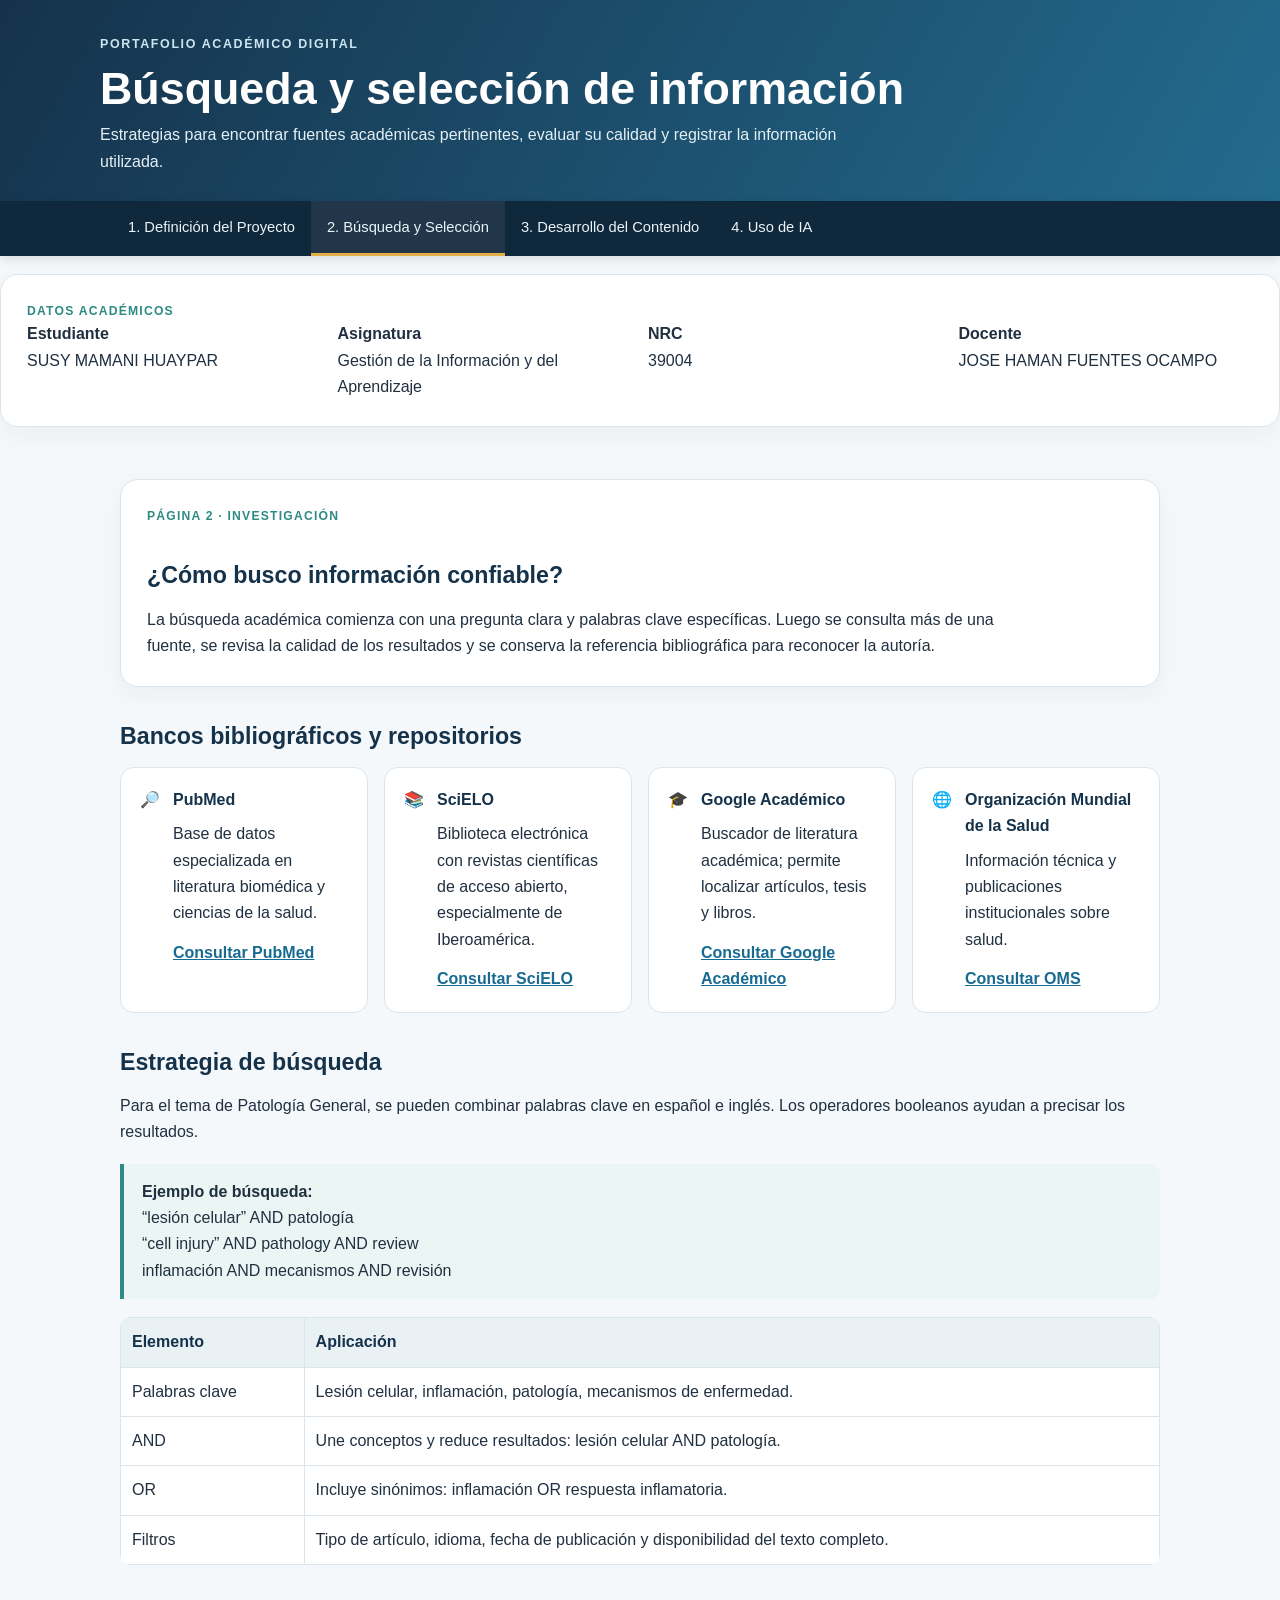
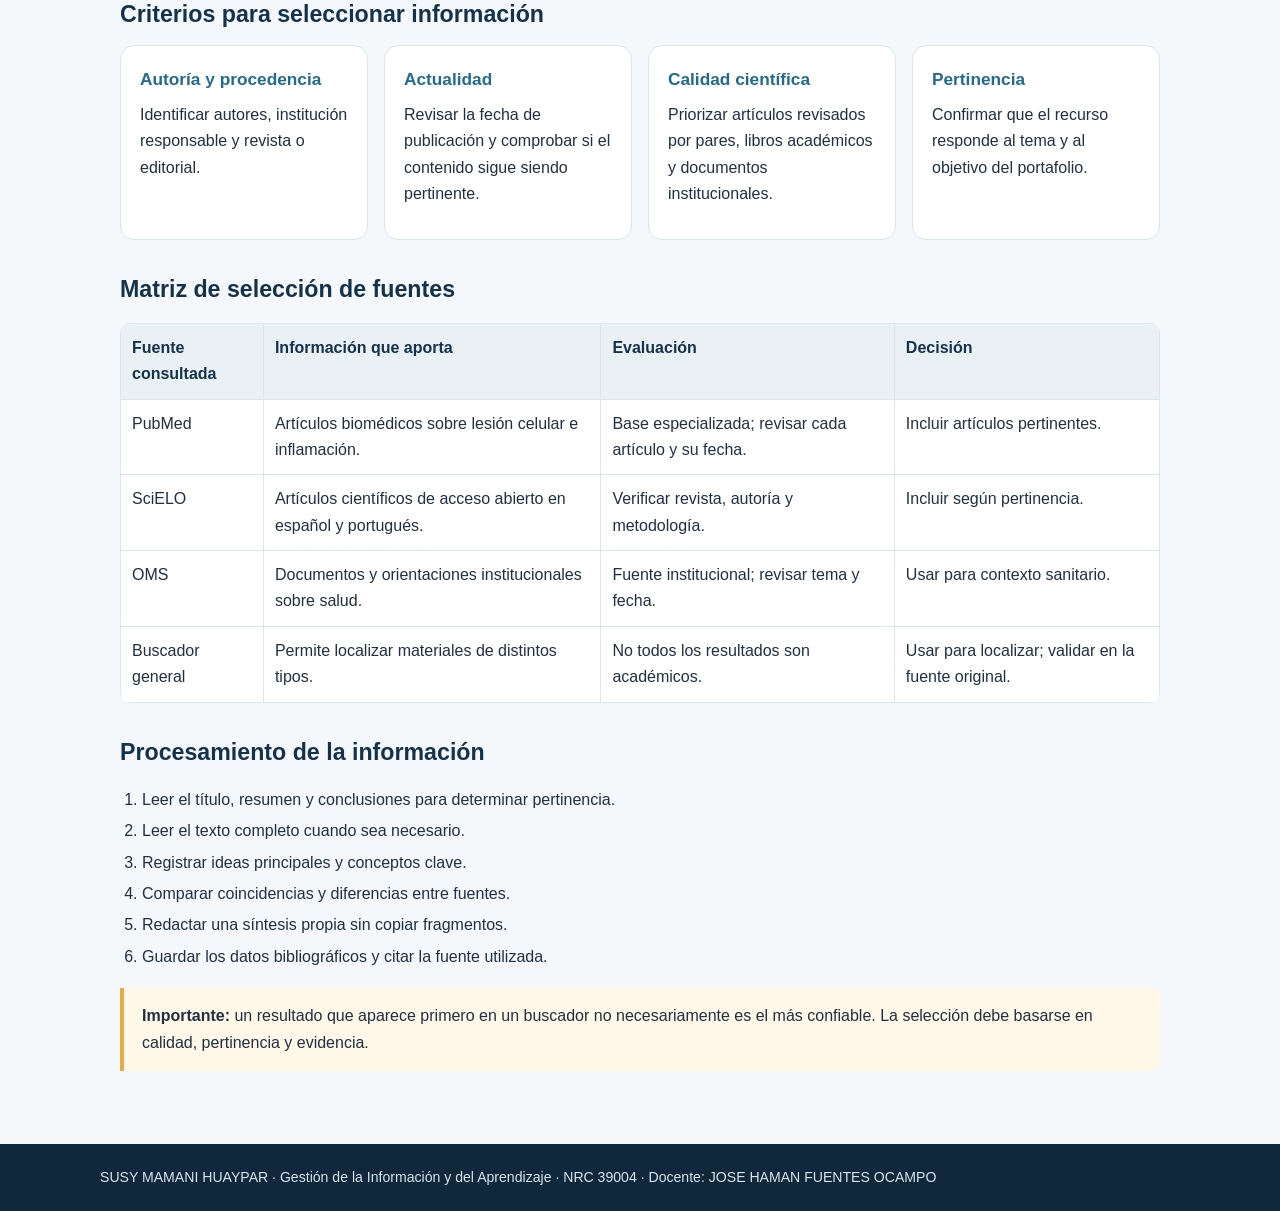
==== busqueda.html @ 29aedaf9 "Add files via upload" ====
<!doctype html>
<html lang="es"><head><meta charset="utf-8"><meta name="viewport" content="width=device-width, initial-scale=1">
<title>Búsqueda y Selección | Portafolio Digital</title><link rel="stylesheet" href="estilos.css"></head><body>
<header><div class="header-inner"><div class="kicker">Portafolio académico digital</div><h1>Búsqueda y selección de información</h1><p class="subtitle">Estrategias para encontrar fuentes académicas pertinentes, evaluar su calidad y registrar la información utilizada.</p></div></header>
<nav><div class="nav-inner"><a href="index.html">1. Definición del Proyecto</a><a class="active" href="busqueda.html">2. Búsqueda y Selección</a><a href="desarrollo.html">3. Desarrollo del Contenido</a><a href="ia.html">4. Uso de IA</a></div></nav>
<section class="hero" style="margin-top:18px"><div class="eyebrow">Datos académicos</div><div class="grid"><div><strong>Estudiante</strong><br>SUSY MAMANI HUAYPAR</div><div><strong>Asignatura</strong><br>Gestión de la Información y del Aprendizaje</div><div><strong>NRC</strong><br>39004</div><div><strong>Docente</strong><br>JOSE HAMAN FUENTES OCAMPO</div></div></section>

<main>
<section class="hero"><div class="eyebrow">Página 2 · Investigación</div><h2>¿Cómo busco información confiable?</h2><p>La búsqueda académica comienza con una pregunta clara y palabras clave específicas. Luego se consulta más de una fuente, se revisa la calidad de los resultados y se conserva la referencia bibliográfica para reconocer la autoría.</p></section>
<h2>Bancos bibliográficos y repositorios</h2>
<div class="grid">
<div class="card resource"><div>🔎</div><div><strong>PubMed</strong><p>Base de datos especializada en literatura biomédica y ciencias de la salud.</p><a href="https://pubmed.ncbi.nlm.nih.gov/" target="_blank" rel="noopener">Consultar PubMed</a></div></div>
<div class="card resource"><div>📚</div><div><strong>SciELO</strong><p>Biblioteca electrónica con revistas científicas de acceso abierto, especialmente de Iberoamérica.</p><a href="https://scielo.org/" target="_blank" rel="noopener">Consultar SciELO</a></div></div>
<div class="card resource"><div>🎓</div><div><strong>Google Académico</strong><p>Buscador de literatura académica; permite localizar artículos, tesis y libros.</p><a href="https://scholar.google.com/" target="_blank" rel="noopener">Consultar Google Académico</a></div></div>
<div class="card resource"><div>🌐</div><div><strong>Organización Mundial de la Salud</strong><p>Información técnica y publicaciones institucionales sobre salud.</p><a href="https://www.who.int/es" target="_blank" rel="noopener">Consultar OMS</a></div></div>
</div>
<h2>Estrategia de búsqueda</h2>
<p>Para el tema de Patología General, se pueden combinar palabras clave en español e inglés. Los operadores booleanos ayudan a precisar los resultados.</p>
<div class="callout"><strong>Ejemplo de búsqueda:</strong><br>“lesión celular” AND patología<br>“cell injury” AND pathology AND review<br>inflamación AND mecanismos AND revisión</div>
<table><thead><tr><th>Elemento</th><th>Aplicación</th></tr></thead><tbody>
<tr><td>Palabras clave</td><td>Lesión celular, inflamación, patología, mecanismos de enfermedad.</td></tr>
<tr><td>AND</td><td>Une conceptos y reduce resultados: lesión celular AND patología.</td></tr>
<tr><td>OR</td><td>Incluye sinónimos: inflamación OR respuesta inflamatoria.</td></tr>
<tr><td>Filtros</td><td>Tipo de artículo, idioma, fecha de publicación y disponibilidad del texto completo.</td></tr>
</tbody></table>
<h2>Criterios para seleccionar información</h2>
<div class="grid">
<div class="card"><h3>Autoría y procedencia</h3><p>Identificar autores, institución responsable y revista o editorial.</p></div>
<div class="card"><h3>Actualidad</h3><p>Revisar la fecha de publicación y comprobar si el contenido sigue siendo pertinente.</p></div>
<div class="card"><h3>Calidad científica</h3><p>Priorizar artículos revisados por pares, libros académicos y documentos institucionales.</p></div>
<div class="card"><h3>Pertinencia</h3><p>Confirmar que el recurso responde al tema y al objetivo del portafolio.</p></div>
</div>
<h2>Matriz de selección de fuentes</h2>
<table><thead><tr><th>Fuente consultada</th><th>Información que aporta</th><th>Evaluación</th><th>Decisión</th></tr></thead><tbody>
<tr><td>PubMed</td><td>Artículos biomédicos sobre lesión celular e inflamación.</td><td>Base especializada; revisar cada artículo y su fecha.</td><td>Incluir artículos pertinentes.</td></tr>
<tr><td>SciELO</td><td>Artículos científicos de acceso abierto en español y portugués.</td><td>Verificar revista, autoría y metodología.</td><td>Incluir según pertinencia.</td></tr>
<tr><td>OMS</td><td>Documentos y orientaciones institucionales sobre salud.</td><td>Fuente institucional; revisar tema y fecha.</td><td>Usar para contexto sanitario.</td></tr>
<tr><td>Buscador general</td><td>Permite localizar materiales de distintos tipos.</td><td>No todos los resultados son académicos.</td><td>Usar para localizar; validar en la fuente original.</td></tr>
</tbody></table>
<h2>Procesamiento de la información</h2>
<ol><li>Leer el título, resumen y conclusiones para determinar pertinencia.</li><li>Leer el texto completo cuando sea necesario.</li><li>Registrar ideas principales y conceptos clave.</li><li>Comparar coincidencias y diferencias entre fuentes.</li><li>Redactar una síntesis propia sin copiar fragmentos.</li><li>Guardar los datos bibliográficos y citar la fuente utilizada.</li></ol>
<div class="callout warning"><strong>Importante:</strong> un resultado que aparece primero en un buscador no necesariamente es el más confiable. La selección debe basarse en calidad, pertinencia y evidencia.</div>
</main><footer><div class="footer-inner">SUSY MAMANI HUAYPAR · Gestión de la Información y del Aprendizaje · NRC 39004 · Docente: JOSE HAMAN FUENTES OCAMPO</div></footer></body></html>
---- estilos.css ----
:root{
  --navy:#15324b; --blue:#236b8e; --teal:#2d8b83; --ink:#203040;
  --muted:#5f7180; --paper:#f5f8fa; --line:#dce5eb; --white:#fff;
  --gold:#e5ad48;
}
*{box-sizing:border-box}
body{margin:0;font-family:Arial,Helvetica,sans-serif;color:var(--ink);background:var(--paper);line-height:1.65}
header{background:linear-gradient(120deg,var(--navy),var(--blue));color:white;padding:34px 20px 26px}
.header-inner,main,.footer-inner{max-width:1080px;margin:auto}
.kicker{font-size:.78rem;letter-spacing:.13em;text-transform:uppercase;color:#cce5ef;font-weight:bold}
h1{font-size:clamp(1.9rem,4vw,2.8rem);line-height:1.15;margin:8px 0}
.subtitle{max-width:760px;color:#e5f0f5;margin:8px 0 0}
nav{background:#10283b;position:sticky;top:0;z-index:5;box-shadow:0 3px 10px #10283b22}
.nav-inner{max-width:1080px;margin:auto;display:flex;flex-wrap:wrap;padding:0 12px}
nav a{color:#eaf3f7;text-decoration:none;padding:14px 16px;font-size:.92rem;border-bottom:3px solid transparent}
nav a:hover,nav a.active{background:#ffffff12;border-bottom-color:var(--gold)}
main{padding:30px 20px 55px}
.hero{background:white;border:1px solid var(--line);border-radius:18px;padding:26px;margin-bottom:22px;box-shadow:0 8px 24px #17354a0b}
.hero p{max-width:850px;margin-bottom:0}
.eyebrow{color:var(--teal);font-weight:bold;text-transform:uppercase;letter-spacing:.1em;font-size:.76rem}
h2{color:var(--navy);font-size:1.45rem;margin:30px 0 12px}
h3{color:var(--blue);font-size:1.08rem;margin:18px 0 7px}
p{margin:8px 0 13px}
.grid{display:grid;grid-template-columns:repeat(auto-fit,minmax(230px,1fr));gap:16px}
.card{background:white;border:1px solid var(--line);border-radius:14px;padding:19px}
.card h3{margin-top:0}
.tag{display:inline-block;background:#e8f3f3;color:#17665f;border-radius:30px;padding:4px 10px;font-size:.78rem;font-weight:bold;margin:3px 4px 3px 0}
.callout{border-left:4px solid var(--teal);background:#eaf5f4;padding:15px 18px;border-radius:0 10px 10px 0;margin:18px 0}
.warning{border-left-color:var(--gold);background:#fff7e8}
ul,ol{padding-left:22px}
li{margin:5px 0}
table{border-collapse:collapse;width:100%;background:white;margin:14px 0;border-radius:10px;overflow:hidden}
th,td{border:1px solid var(--line);padding:11px;text-align:left;vertical-align:top}
th{background:#eaf1f5;color:var(--navy)}
.resource{display:flex;gap:13px;align-items:flex-start}
.resource strong{display:block;color:var(--navy)}
a{color:#176b91}
.resource a{font-weight:bold}
.media-placeholder{border:2px dashed #9eb7c5;border-radius:12px;background:#f1f7fa;padding:24px;text-align:center;color:#526c7b}
.media-placeholder .symbol{font-size:2rem;display:block}
.caption{font-size:.86rem;color:var(--muted)}
footer{background:#10283b;color:#d8e5eb;padding:22px 20px;font-size:.88rem}
footer a{color:#c4e7f1}
.small{font-size:.9rem;color:var(--muted)}
.pill{display:inline-block;border:1px solid #cbdce5;border-radius:30px;padding:5px 11px;font-size:.82rem;margin:3px}
@media(max-width:600px){nav a{padding:11px 9px;font-size:.82rem}.hero{padding:20px}main{padding:20px 14px 40px}th,td{padding:8px;font-size:.9rem}}
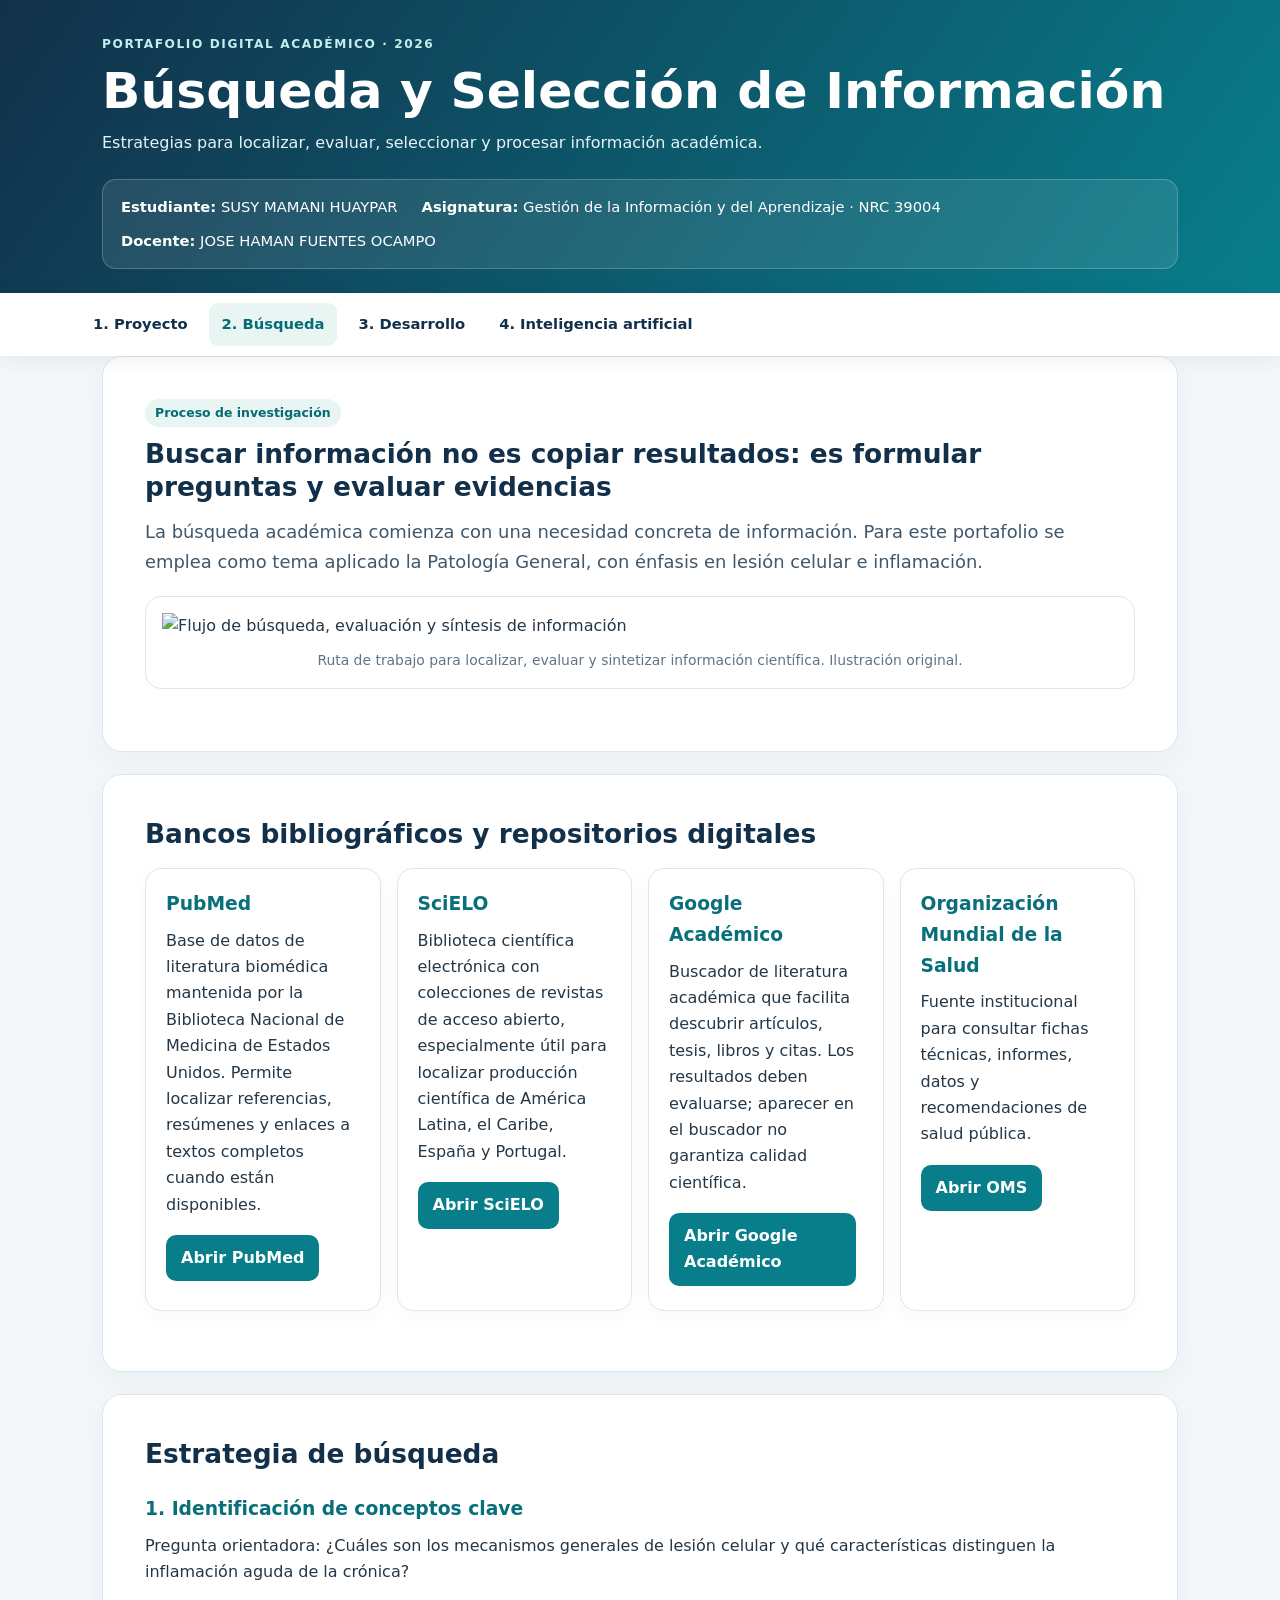
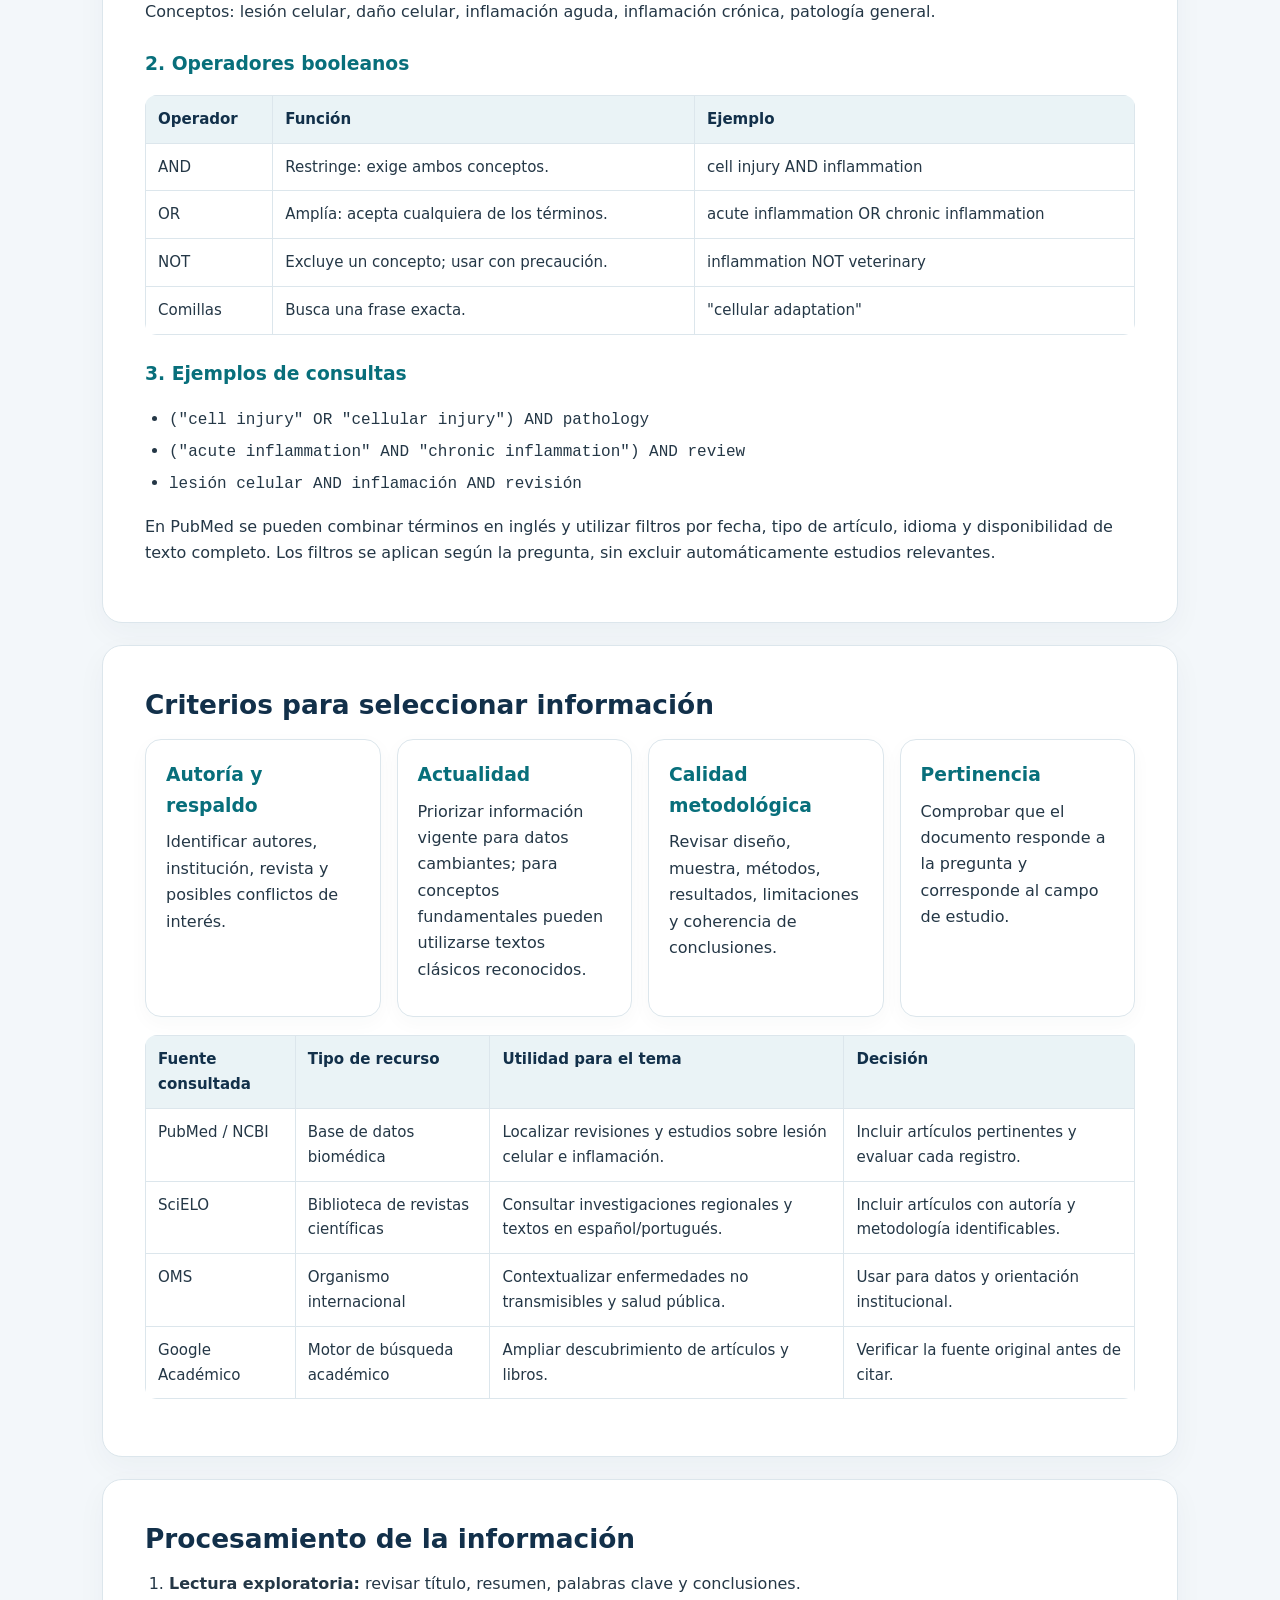
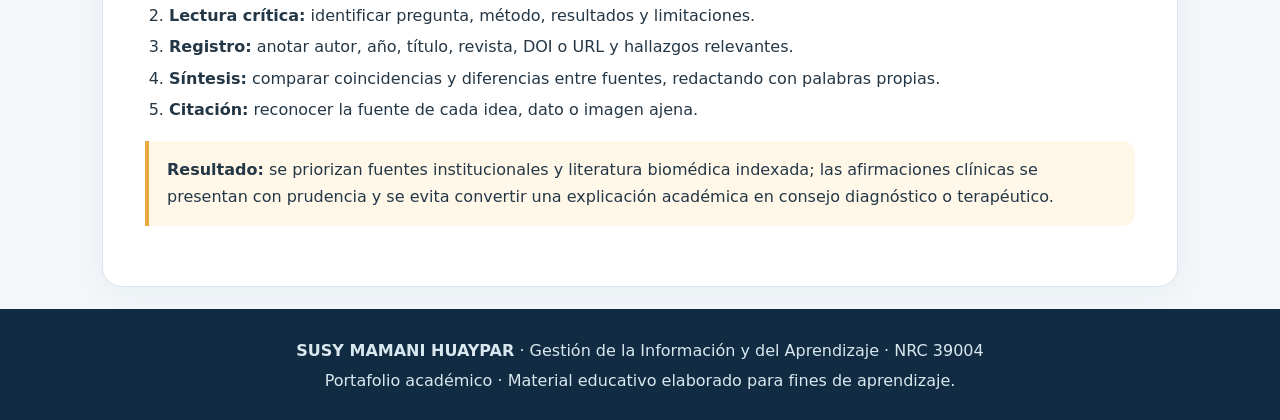
==== commit 43bc36bb: "Add files via upload" ====
--- a/busqueda.html
+++ b/busqueda.html
@@ -1,43 +1,34 @@
-<!doctype html>
-<html lang="es"><head><meta charset="utf-8"><meta name="viewport" content="width=device-width, initial-scale=1">
-<title>Búsqueda y Selección | Portafolio Digital</title><link rel="stylesheet" href="estilos.css"></head><body>
-<header><div class="header-inner"><div class="kicker">Portafolio académico digital</div><h1>Búsqueda y selección de información</h1><p class="subtitle">Estrategias para encontrar fuentes académicas pertinentes, evaluar su calidad y registrar la información utilizada.</p></div></header>
-<nav><div class="nav-inner"><a href="index.html">1. Definición del Proyecto</a><a class="active" href="busqueda.html">2. Búsqueda y Selección</a><a href="desarrollo.html">3. Desarrollo del Contenido</a><a href="ia.html">4. Uso de IA</a></div></nav>
-<section class="hero" style="margin-top:18px"><div class="eyebrow">Datos académicos</div><div class="grid"><div><strong>Estudiante</strong><br>SUSY MAMANI HUAYPAR</div><div><strong>Asignatura</strong><br>Gestión de la Información y del Aprendizaje</div><div><strong>NRC</strong><br>39004</div><div><strong>Docente</strong><br>JOSE HAMAN FUENTES OCAMPO</div></div></section>
-
-<main>
-<section class="hero"><div class="eyebrow">Página 2 · Investigación</div><h2>¿Cómo busco información confiable?</h2><p>La búsqueda académica comienza con una pregunta clara y palabras clave específicas. Luego se consulta más de una fuente, se revisa la calidad de los resultados y se conserva la referencia bibliográfica para reconocer la autoría.</p></section>
-<h2>Bancos bibliográficos y repositorios</h2>
+<!doctype html><html lang="es"><head><meta charset="utf-8"><meta name="viewport" content="width=device-width, initial-scale=1"><meta name="description" content="Portafolio digital académico de Susy Mamani Huaypar"><title>Búsqueda y Selección de Información | Portafolio de Susy Mamani</title><link rel="stylesheet" href="estilos.css"></head><body>
+<header><div class="wrap"><div class="kicker">Portafolio digital académico · 2026</div><h1>Búsqueda y Selección de Información</h1><p>Estrategias para localizar, evaluar, seleccionar y procesar información académica.</p><div class="identity"><span><b>Estudiante:</b> SUSY MAMANI HUAYPAR</span><span><b>Asignatura:</b> Gestión de la Información y del Aprendizaje · NRC 39004</span><span><b>Docente:</b> JOSE HAMAN FUENTES OCAMPO</span></div></div></header>
+<nav><div class="wrap navinner">
+<a href="index.html" class="">1. Proyecto</a>
+<a href="busqueda.html" class="active">2. Búsqueda</a>
+<a href="desarrollo.html" class="">3. Desarrollo</a>
+<a href="ia.html" class="">4. Inteligencia artificial</a>
+</div></nav><main class="wrap">
+<section class="hero"><span class="tag">Proceso de investigación</span><h2>Buscar información no es copiar resultados: es formular preguntas y evaluar evidencias</h2>
+<p class="lead">La búsqueda académica comienza con una necesidad concreta de información. Para este portafolio se emplea como tema aplicado la Patología General, con énfasis en lesión celular e inflamación.</p>
+<figure><img src="assets/busqueda.svg" alt="Flujo de búsqueda, evaluación y síntesis de información"><figcaption>Ruta de trabajo para localizar, evaluar y sintetizar información científica. Ilustración original.</figcaption></figure></section>
+<section class="hero"><h2>Bancos bibliográficos y repositorios digitales</h2>
 <div class="grid">
-<div class="card resource"><div>🔎</div><div><strong>PubMed</strong><p>Base de datos especializada en literatura biomédica y ciencias de la salud.</p><a href="https://pubmed.ncbi.nlm.nih.gov/" target="_blank" rel="noopener">Consultar PubMed</a></div></div>
-<div class="card resource"><div>📚</div><div><strong>SciELO</strong><p>Biblioteca electrónica con revistas científicas de acceso abierto, especialmente de Iberoamérica.</p><a href="https://scielo.org/" target="_blank" rel="noopener">Consultar SciELO</a></div></div>
-<div class="card resource"><div>🎓</div><div><strong>Google Académico</strong><p>Buscador de literatura académica; permite localizar artículos, tesis y libros.</p><a href="https://scholar.google.com/" target="_blank" rel="noopener">Consultar Google Académico</a></div></div>
-<div class="card resource"><div>🌐</div><div><strong>Organización Mundial de la Salud</strong><p>Información técnica y publicaciones institucionales sobre salud.</p><a href="https://www.who.int/es" target="_blank" rel="noopener">Consultar OMS</a></div></div>
-</div>
-<h2>Estrategia de búsqueda</h2>
-<p>Para el tema de Patología General, se pueden combinar palabras clave en español e inglés. Los operadores booleanos ayudan a precisar los resultados.</p>
-<div class="callout"><strong>Ejemplo de búsqueda:</strong><br>“lesión celular” AND patología<br>“cell injury” AND pathology AND review<br>inflamación AND mecanismos AND revisión</div>
-<table><thead><tr><th>Elemento</th><th>Aplicación</th></tr></thead><tbody>
-<tr><td>Palabras clave</td><td>Lesión celular, inflamación, patología, mecanismos de enfermedad.</td></tr>
-<tr><td>AND</td><td>Une conceptos y reduce resultados: lesión celular AND patología.</td></tr>
-<tr><td>OR</td><td>Incluye sinónimos: inflamación OR respuesta inflamatoria.</td></tr>
-<tr><td>Filtros</td><td>Tipo de artículo, idioma, fecha de publicación y disponibilidad del texto completo.</td></tr>
-</tbody></table>
-<h2>Criterios para seleccionar información</h2>
-<div class="grid">
-<div class="card"><h3>Autoría y procedencia</h3><p>Identificar autores, institución responsable y revista o editorial.</p></div>
-<div class="card"><h3>Actualidad</h3><p>Revisar la fecha de publicación y comprobar si el contenido sigue siendo pertinente.</p></div>
-<div class="card"><h3>Calidad científica</h3><p>Priorizar artículos revisados por pares, libros académicos y documentos institucionales.</p></div>
-<div class="card"><h3>Pertinencia</h3><p>Confirmar que el recurso responde al tema y al objetivo del portafolio.</p></div>
-</div>
-<h2>Matriz de selección de fuentes</h2>
-<table><thead><tr><th>Fuente consultada</th><th>Información que aporta</th><th>Evaluación</th><th>Decisión</th></tr></thead><tbody>
-<tr><td>PubMed</td><td>Artículos biomédicos sobre lesión celular e inflamación.</td><td>Base especializada; revisar cada artículo y su fecha.</td><td>Incluir artículos pertinentes.</td></tr>
-<tr><td>SciELO</td><td>Artículos científicos de acceso abierto en español y portugués.</td><td>Verificar revista, autoría y metodología.</td><td>Incluir según pertinencia.</td></tr>
-<tr><td>OMS</td><td>Documentos y orientaciones institucionales sobre salud.</td><td>Fuente institucional; revisar tema y fecha.</td><td>Usar para contexto sanitario.</td></tr>
-<tr><td>Buscador general</td><td>Permite localizar materiales de distintos tipos.</td><td>No todos los resultados son académicos.</td><td>Usar para localizar; validar en la fuente original.</td></tr>
-</tbody></table>
-<h2>Procesamiento de la información</h2>
-<ol><li>Leer el título, resumen y conclusiones para determinar pertinencia.</li><li>Leer el texto completo cuando sea necesario.</li><li>Registrar ideas principales y conceptos clave.</li><li>Comparar coincidencias y diferencias entre fuentes.</li><li>Redactar una síntesis propia sin copiar fragmentos.</li><li>Guardar los datos bibliográficos y citar la fuente utilizada.</li></ol>
-<div class="callout warning"><strong>Importante:</strong> un resultado que aparece primero en un buscador no necesariamente es el más confiable. La selección debe basarse en calidad, pertinencia y evidencia.</div>
-</main><footer><div class="footer-inner">SUSY MAMANI HUAYPAR · Gestión de la Información y del Aprendizaje · NRC 39004 · Docente: JOSE HAMAN FUENTES OCAMPO</div></footer></body></html>+<article class="card"><h3>PubMed</h3><p>Base de datos de literatura biomédica mantenida por la Biblioteca Nacional de Medicina de Estados Unidos. Permite localizar referencias, resúmenes y enlaces a textos completos cuando están disponibles.</p><a class="btn" href="https://pubmed.ncbi.nlm.nih.gov/" target="_blank" rel="noopener">Abrir PubMed</a></article>
+<article class="card"><h3>SciELO</h3><p>Biblioteca científica electrónica con colecciones de revistas de acceso abierto, especialmente útil para localizar producción científica de América Latina, el Caribe, España y Portugal.</p><a class="btn" href="https://www.scielo.org/" target="_blank" rel="noopener">Abrir SciELO</a></article>
+<article class="card"><h3>Google Académico</h3><p>Buscador de literatura académica que facilita descubrir artículos, tesis, libros y citas. Los resultados deben evaluarse; aparecer en el buscador no garantiza calidad científica.</p><a class="btn" href="https://scholar.google.com/" target="_blank" rel="noopener">Abrir Google Académico</a></article>
+<article class="card"><h3>Organización Mundial de la Salud</h3><p>Fuente institucional para consultar fichas técnicas, informes, datos y recomendaciones de salud pública.</p><a class="btn" href="https://www.who.int/es" target="_blank" rel="noopener">Abrir OMS</a></article>
+</div></section>
+<section class="hero"><h2>Estrategia de búsqueda</h2><h3>1. Identificación de conceptos clave</h3><p>Pregunta orientadora: ¿Cuáles son los mecanismos generales de lesión celular y qué características distinguen la inflamación aguda de la crónica?</p><p>Conceptos: lesión celular, daño celular, inflamación aguda, inflamación crónica, patología general.</p>
+<h3>2. Operadores booleanos</h3><table><tr><th>Operador</th><th>Función</th><th>Ejemplo</th></tr><tr><td>AND</td><td>Restringe: exige ambos conceptos.</td><td>cell injury AND inflammation</td></tr><tr><td>OR</td><td>Amplía: acepta cualquiera de los términos.</td><td>acute inflammation OR chronic inflammation</td></tr><tr><td>NOT</td><td>Excluye un concepto; usar con precaución.</td><td>inflammation NOT veterinary</td></tr><tr><td>Comillas</td><td>Busca una frase exacta.</td><td>"cellular adaptation"</td></tr></table>
+<h3>3. Ejemplos de consultas</h3><ul><li><code>("cell injury" OR "cellular injury") AND pathology</code></li><li><code>("acute inflammation" AND "chronic inflammation") AND review</code></li><li><code>lesión celular AND inflamación AND revisión</code></li></ul>
+<p>En PubMed se pueden combinar términos en inglés y utilizar filtros por fecha, tipo de artículo, idioma y disponibilidad de texto completo. Los filtros se aplican según la pregunta, sin excluir automáticamente estudios relevantes.</p></section>
+<section class="hero"><h2>Criterios para seleccionar información</h2><div class="grid">
+<article class="card"><h3>Autoría y respaldo</h3><p>Identificar autores, institución, revista y posibles conflictos de interés.</p></article>
+<article class="card"><h3>Actualidad</h3><p>Priorizar información vigente para datos cambiantes; para conceptos fundamentales pueden utilizarse textos clásicos reconocidos.</p></article>
+<article class="card"><h3>Calidad metodológica</h3><p>Revisar diseño, muestra, métodos, resultados, limitaciones y coherencia de conclusiones.</p></article>
+<article class="card"><h3>Pertinencia</h3><p>Comprobar que el documento responde a la pregunta y corresponde al campo de estudio.</p></article></div>
+<table><tr><th>Fuente consultada</th><th>Tipo de recurso</th><th>Utilidad para el tema</th><th>Decisión</th></tr>
+<tr><td>PubMed / NCBI</td><td>Base de datos biomédica</td><td>Localizar revisiones y estudios sobre lesión celular e inflamación.</td><td>Incluir artículos pertinentes y evaluar cada registro.</td></tr>
+<tr><td>SciELO</td><td>Biblioteca de revistas científicas</td><td>Consultar investigaciones regionales y textos en español/portugués.</td><td>Incluir artículos con autoría y metodología identificables.</td></tr>
+<tr><td>OMS</td><td>Organismo internacional</td><td>Contextualizar enfermedades no transmisibles y salud pública.</td><td>Usar para datos y orientación institucional.</td></tr>
+<tr><td>Google Académico</td><td>Motor de búsqueda académico</td><td>Ampliar descubrimiento de artículos y libros.</td><td>Verificar la fuente original antes de citar.</td></tr></table></section>
+<section class="hero"><h2>Procesamiento de la información</h2><ol><li><b>Lectura exploratoria:</b> revisar título, resumen, palabras clave y conclusiones.</li><li><b>Lectura crítica:</b> identificar pregunta, método, resultados y limitaciones.</li><li><b>Registro:</b> anotar autor, año, título, revista, DOI o URL y hallazgos relevantes.</li><li><b>Síntesis:</b> comparar coincidencias y diferencias entre fuentes, redactando con palabras propias.</li><li><b>Citación:</b> reconocer la fuente de cada idea, dato o imagen ajena.</li></ol><div class="callout"><b>Resultado:</b> se priorizan fuentes institucionales y literatura biomédica indexada; las afirmaciones clínicas se presentan con prudencia y se evita convertir una explicación académica en consejo diagnóstico o terapéutico.</div></section>
+</main><footer><div class="wrap"><p><b>SUSY MAMANI HUAYPAR</b> · Gestión de la Información y del Aprendizaje · NRC 39004</p><p>Portafolio académico · Material educativo elaborado para fines de aprendizaje.</p></div></footer></body></html>
--- a/estilos.css
+++ b/estilos.css
@@ -1,47 +1,32 @@
 
-:root{
-  --navy:#15324b; --blue:#236b8e; --teal:#2d8b83; --ink:#203040;
-  --muted:#5f7180; --paper:#f5f8fa; --line:#dce5eb; --white:#fff;
-  --gold:#e5ad48;
-}
-*{box-sizing:border-box}
-body{margin:0;font-family:Arial,Helvetica,sans-serif;color:var(--ink);background:var(--paper);line-height:1.65}
-header{background:linear-gradient(120deg,var(--navy),var(--blue));color:white;padding:34px 20px 26px}
-.header-inner,main,.footer-inner{max-width:1080px;margin:auto}
-.kicker{font-size:.78rem;letter-spacing:.13em;text-transform:uppercase;color:#cce5ef;font-weight:bold}
-h1{font-size:clamp(1.9rem,4vw,2.8rem);line-height:1.15;margin:8px 0}
-.subtitle{max-width:760px;color:#e5f0f5;margin:8px 0 0}
-nav{background:#10283b;position:sticky;top:0;z-index:5;box-shadow:0 3px 10px #10283b22}
-.nav-inner{max-width:1080px;margin:auto;display:flex;flex-wrap:wrap;padding:0 12px}
-nav a{color:#eaf3f7;text-decoration:none;padding:14px 16px;font-size:.92rem;border-bottom:3px solid transparent}
-nav a:hover,nav a.active{background:#ffffff12;border-bottom-color:var(--gold)}
-main{padding:30px 20px 55px}
-.hero{background:white;border:1px solid var(--line);border-radius:18px;padding:26px;margin-bottom:22px;box-shadow:0 8px 24px #17354a0b}
-.hero p{max-width:850px;margin-bottom:0}
-.eyebrow{color:var(--teal);font-weight:bold;text-transform:uppercase;letter-spacing:.1em;font-size:.76rem}
-h2{color:var(--navy);font-size:1.45rem;margin:30px 0 12px}
-h3{color:var(--blue);font-size:1.08rem;margin:18px 0 7px}
-p{margin:8px 0 13px}
-.grid{display:grid;grid-template-columns:repeat(auto-fit,minmax(230px,1fr));gap:16px}
-.card{background:white;border:1px solid var(--line);border-radius:14px;padding:19px}
-.card h3{margin-top:0}
-.tag{display:inline-block;background:#e8f3f3;color:#17665f;border-radius:30px;padding:4px 10px;font-size:.78rem;font-weight:bold;margin:3px 4px 3px 0}
-.callout{border-left:4px solid var(--teal);background:#eaf5f4;padding:15px 18px;border-radius:0 10px 10px 0;margin:18px 0}
-.warning{border-left-color:var(--gold);background:#fff7e8}
-ul,ol{padding-left:22px}
-li{margin:5px 0}
-table{border-collapse:collapse;width:100%;background:white;margin:14px 0;border-radius:10px;overflow:hidden}
-th,td{border:1px solid var(--line);padding:11px;text-align:left;vertical-align:top}
-th{background:#eaf1f5;color:var(--navy)}
-.resource{display:flex;gap:13px;align-items:flex-start}
-.resource strong{display:block;color:var(--navy)}
-a{color:#176b91}
-.resource a{font-weight:bold}
-.media-placeholder{border:2px dashed #9eb7c5;border-radius:12px;background:#f1f7fa;padding:24px;text-align:center;color:#526c7b}
-.media-placeholder .symbol{font-size:2rem;display:block}
-.caption{font-size:.86rem;color:var(--muted)}
-footer{background:#10283b;color:#d8e5eb;padding:22px 20px;font-size:.88rem}
-footer a{color:#c4e7f1}
-.small{font-size:.9rem;color:var(--muted)}
-.pill{display:inline-block;border:1px solid #cbdce5;border-radius:30px;padding:5px 11px;font-size:.82rem;margin:3px}
-@media(max-width:600px){nav a{padding:11px 9px;font-size:.82rem}.hero{padding:20px}main{padding:20px 14px 40px}th,td{padding:8px;font-size:.9rem}}
+:root{--navy:#12304a;--teal:#087e8b;--mint:#e8f5f3;--gold:#e7a83e;--ink:#243746;--muted:#617384;--paper:#fff;--bg:#f3f7fa;--line:#dce6ec}
+*{box-sizing:border-box}html{scroll-behavior:smooth}body{margin:0;background:var(--bg);color:var(--ink);font:16px/1.65 system-ui,-apple-system,"Segoe UI",Arial,sans-serif}
+a{color:#087e8b;text-decoration:none}a:hover{text-decoration:underline}.wrap{max-width:1120px;margin:auto;padding:0 22px}
+header{background:linear-gradient(125deg,#12304a,#087e8b);color:white;padding:34px 0 24px}
+.kicker{text-transform:uppercase;letter-spacing:.13em;font-size:.76rem;font-weight:800;color:#c4eeeb}
+h1{font-size:clamp(2rem,4vw,3.15rem);line-height:1.1;margin:9px 0 12px;color:white}
+header p{max-width:760px;color:#e5f4f5;margin:0}
+.identity{display:flex;flex-wrap:wrap;gap:10px 24px;margin-top:22px;padding:15px 18px;background:#ffffff18;border:1px solid #ffffff35;border-radius:14px}
+.identity span{font-size:.92rem}.identity b{color:#fff}
+nav{background:#fff;box-shadow:0 4px 18px #16334b12;position:sticky;top:0;z-index:10}
+.navinner{display:flex;gap:8px;align-items:center;flex-wrap:wrap;padding:10px 0}
+nav a{padding:9px 13px;border-radius:9px;font-weight:700;font-size:.92rem;color:var(--navy)}
+nav a.active,nav a:hover{background:var(--mint);color:#056b75;text-decoration:none}
+main{padding:32px 0 54px}.hero{background:white;border:1px solid var(--line);border-radius:20px;padding:clamp(22px,4vw,42px);box-shadow:0 10px 30px #12304a0a;margin-bottom:22px}
+h2{color:var(--navy);font-size:1.65rem;line-height:1.25;margin:0 0 14px}h3{color:#086f7b;margin:24px 0 8px;font-size:1.17rem}
+p{margin:8px 0 13px}.lead{font-size:1.12rem;color:#40586b}
+.grid{display:grid;grid-template-columns:repeat(auto-fit,minmax(230px,1fr));gap:16px;margin:18px 0}
+.card{background:#fff;border:1px solid var(--line);border-radius:16px;padding:20px;box-shadow:0 6px 20px #12304a08}
+.card h3{margin:0 0 8px}.tag{display:inline-block;background:var(--mint);color:#066b74;padding:4px 10px;border-radius:999px;font-size:.78rem;font-weight:800;margin-bottom:10px}
+.callout{border-left:4px solid var(--gold);background:#fff8e9;padding:16px 18px;border-radius:0 12px 12px 0;margin:18px 0}
+figure{margin:20px 0;background:white;border:1px solid var(--line);border-radius:16px;padding:16px}
+figure img{display:block;max-width:100%;height:auto;margin:auto}figcaption{font-size:.87rem;color:var(--muted);text-align:center;margin-top:9px}
+table{width:100%;border-collapse:collapse;margin:15px 0;background:#fff;border-radius:12px;overflow:hidden;font-size:.94rem}
+th,td{border:1px solid var(--line);padding:11px 12px;text-align:left;vertical-align:top}th{background:#eaf3f6;color:var(--navy)}
+ul,ol{padding-left:24px}li{margin:5px 0}
+.steps{counter-reset:step;display:grid;grid-template-columns:repeat(auto-fit,minmax(190px,1fr));gap:12px}
+.step{background:white;border:1px solid var(--line);border-radius:14px;padding:17px}.step:before{counter-increment:step;content:counter(step);display:inline-grid;place-items:center;width:29px;height:29px;border-radius:50%;background:var(--teal);color:white;font-weight:800;margin-bottom:8px}
+.btn{display:inline-block;background:var(--teal);color:white;padding:10px 15px;border-radius:10px;font-weight:700;margin:4px 7px 4px 0}.btn:hover{background:var(--navy);text-decoration:none}
+.small{font-size:.9rem;color:var(--muted)}.refs li{overflow-wrap:anywhere;margin:10px 0}
+footer{background:#102b42;color:#d9e8ee;padding:26px 0;text-align:center}footer p{margin:3px}
+@media(max-width:650px){.wrap{padding:0 15px}.identity{display:grid;gap:5px}nav{position:static}.navinner{gap:3px}nav a{font-size:.83rem;padding:8px}.hero{border-radius:14px}}
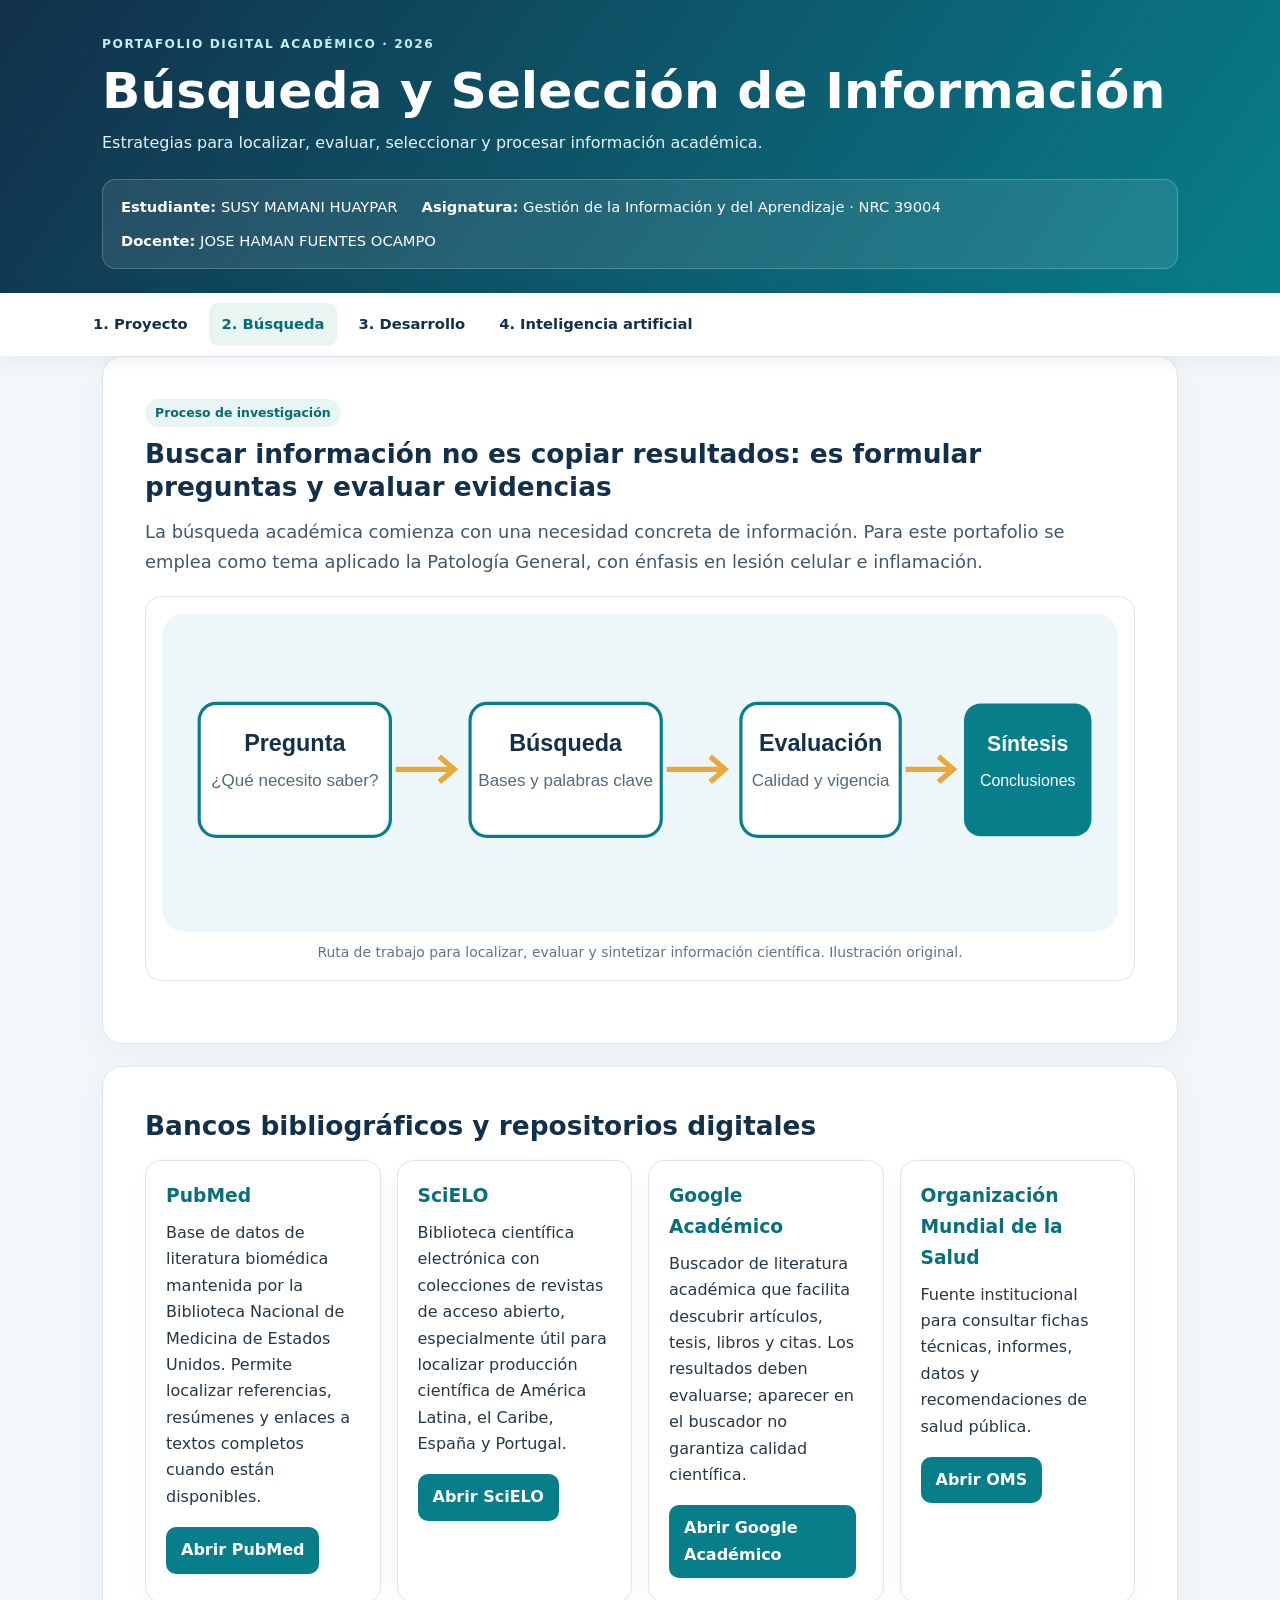
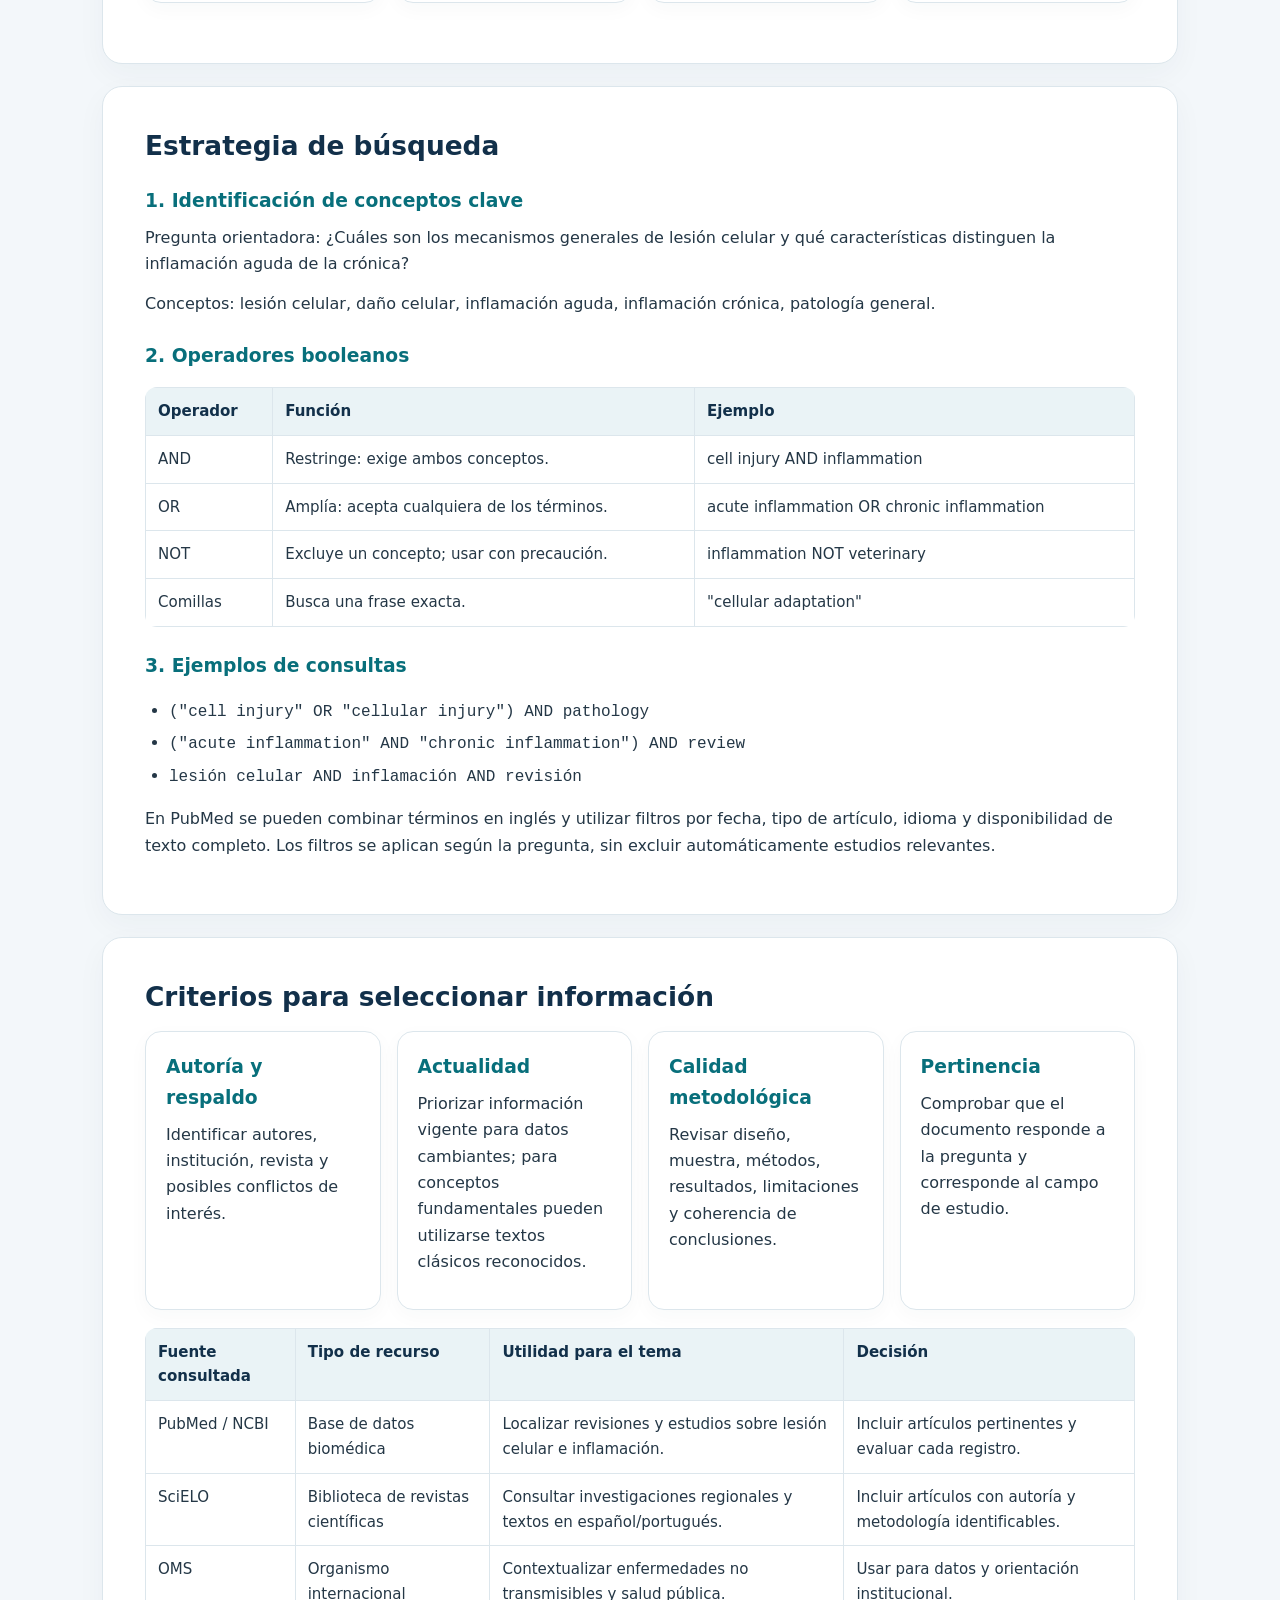
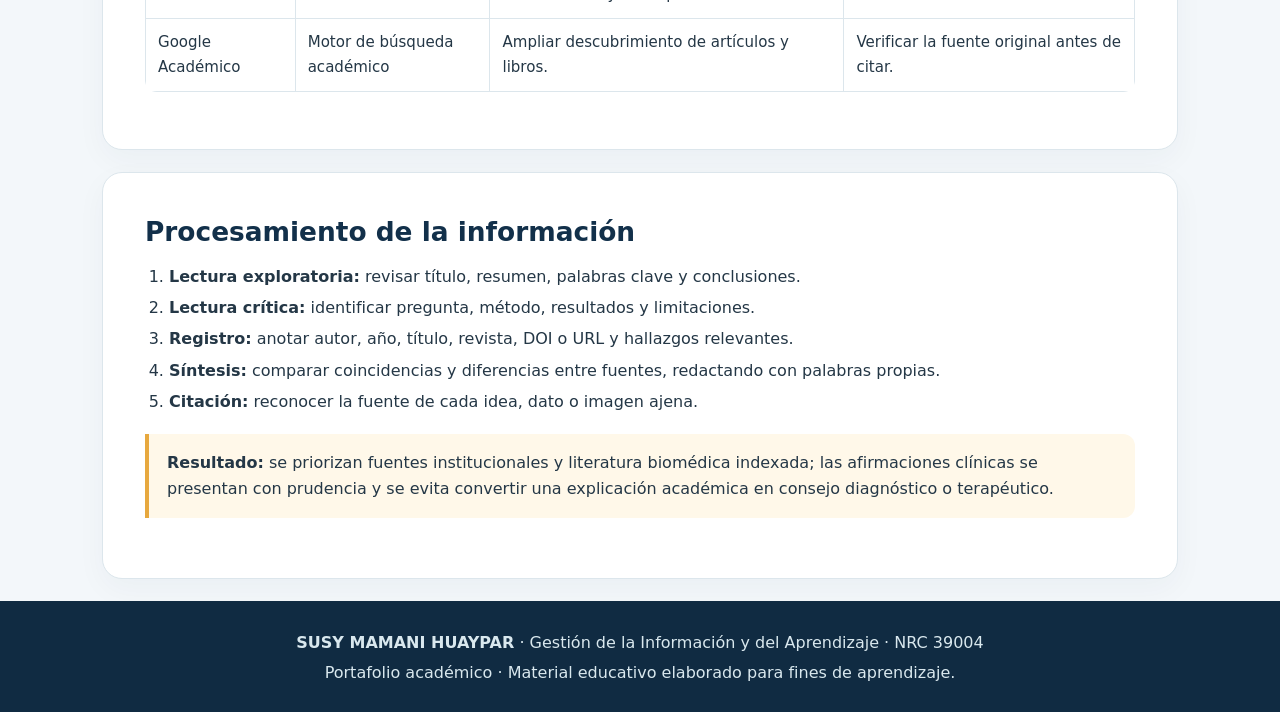
==== commit d1c61b31: "Update busqueda.html" ====
--- a/busqueda.html
+++ b/busqueda.html
@@ -2,13 +2,13 @@
 <header><div class="wrap"><div class="kicker">Portafolio digital académico · 2026</div><h1>Búsqueda y Selección de Información</h1><p>Estrategias para localizar, evaluar, seleccionar y procesar información académica.</p><div class="identity"><span><b>Estudiante:</b> SUSY MAMANI HUAYPAR</span><span><b>Asignatura:</b> Gestión de la Información y del Aprendizaje · NRC 39004</span><span><b>Docente:</b> JOSE HAMAN FUENTES OCAMPO</span></div></div></header>
 <nav><div class="wrap navinner">
 <a href="index.html" class="">1. Proyecto</a>
-<a href="busqueda.html" class="active">2. Búsqueda</a>
+<a href="busqueda.svg" class="active">2. Búsqueda</a>
 <a href="desarrollo.html" class="">3. Desarrollo</a>
 <a href="ia.html" class="">4. Inteligencia artificial</a>
 </div></nav><main class="wrap">
 <section class="hero"><span class="tag">Proceso de investigación</span><h2>Buscar información no es copiar resultados: es formular preguntas y evaluar evidencias</h2>
 <p class="lead">La búsqueda académica comienza con una necesidad concreta de información. Para este portafolio se emplea como tema aplicado la Patología General, con énfasis en lesión celular e inflamación.</p>
-<figure><img src="assets/busqueda.svg" alt="Flujo de búsqueda, evaluación y síntesis de información"><figcaption>Ruta de trabajo para localizar, evaluar y sintetizar información científica. Ilustración original.</figcaption></figure></section>
+<figure><img src="busqueda.svg" alt="Flujo de búsqueda, evaluación y síntesis de información"><figcaption>Ruta de trabajo para localizar, evaluar y sintetizar información científica. Ilustración original.</figcaption></figure></section>
 <section class="hero"><h2>Bancos bibliográficos y repositorios digitales</h2>
 <div class="grid">
 <article class="card"><h3>PubMed</h3><p>Base de datos de literatura biomédica mantenida por la Biblioteca Nacional de Medicina de Estados Unidos. Permite localizar referencias, resúmenes y enlaces a textos completos cuando están disponibles.</p><a class="btn" href="https://pubmed.ncbi.nlm.nih.gov/" target="_blank" rel="noopener">Abrir PubMed</a></article>
@@ -31,4 +31,4 @@
 <tr><td>OMS</td><td>Organismo internacional</td><td>Contextualizar enfermedades no transmisibles y salud pública.</td><td>Usar para datos y orientación institucional.</td></tr>
 <tr><td>Google Académico</td><td>Motor de búsqueda académico</td><td>Ampliar descubrimiento de artículos y libros.</td><td>Verificar la fuente original antes de citar.</td></tr></table></section>
 <section class="hero"><h2>Procesamiento de la información</h2><ol><li><b>Lectura exploratoria:</b> revisar título, resumen, palabras clave y conclusiones.</li><li><b>Lectura crítica:</b> identificar pregunta, método, resultados y limitaciones.</li><li><b>Registro:</b> anotar autor, año, título, revista, DOI o URL y hallazgos relevantes.</li><li><b>Síntesis:</b> comparar coincidencias y diferencias entre fuentes, redactando con palabras propias.</li><li><b>Citación:</b> reconocer la fuente de cada idea, dato o imagen ajena.</li></ol><div class="callout"><b>Resultado:</b> se priorizan fuentes institucionales y literatura biomédica indexada; las afirmaciones clínicas se presentan con prudencia y se evita convertir una explicación académica en consejo diagnóstico o terapéutico.</div></section>
-</main><footer><div class="wrap"><p><b>SUSY MAMANI HUAYPAR</b> · Gestión de la Información y del Aprendizaje · NRC 39004</p><p>Portafolio académico · Material educativo elaborado para fines de aprendizaje.</p></div></footer></body></html>+</main><footer><div class="wrap"><p><b>SUSY MAMANI HUAYPAR</b> · Gestión de la Información y del Aprendizaje · NRC 39004</p><p>Portafolio académico · Material educativo elaborado para fines de aprendizaje.</p></div></footer></body></html>
